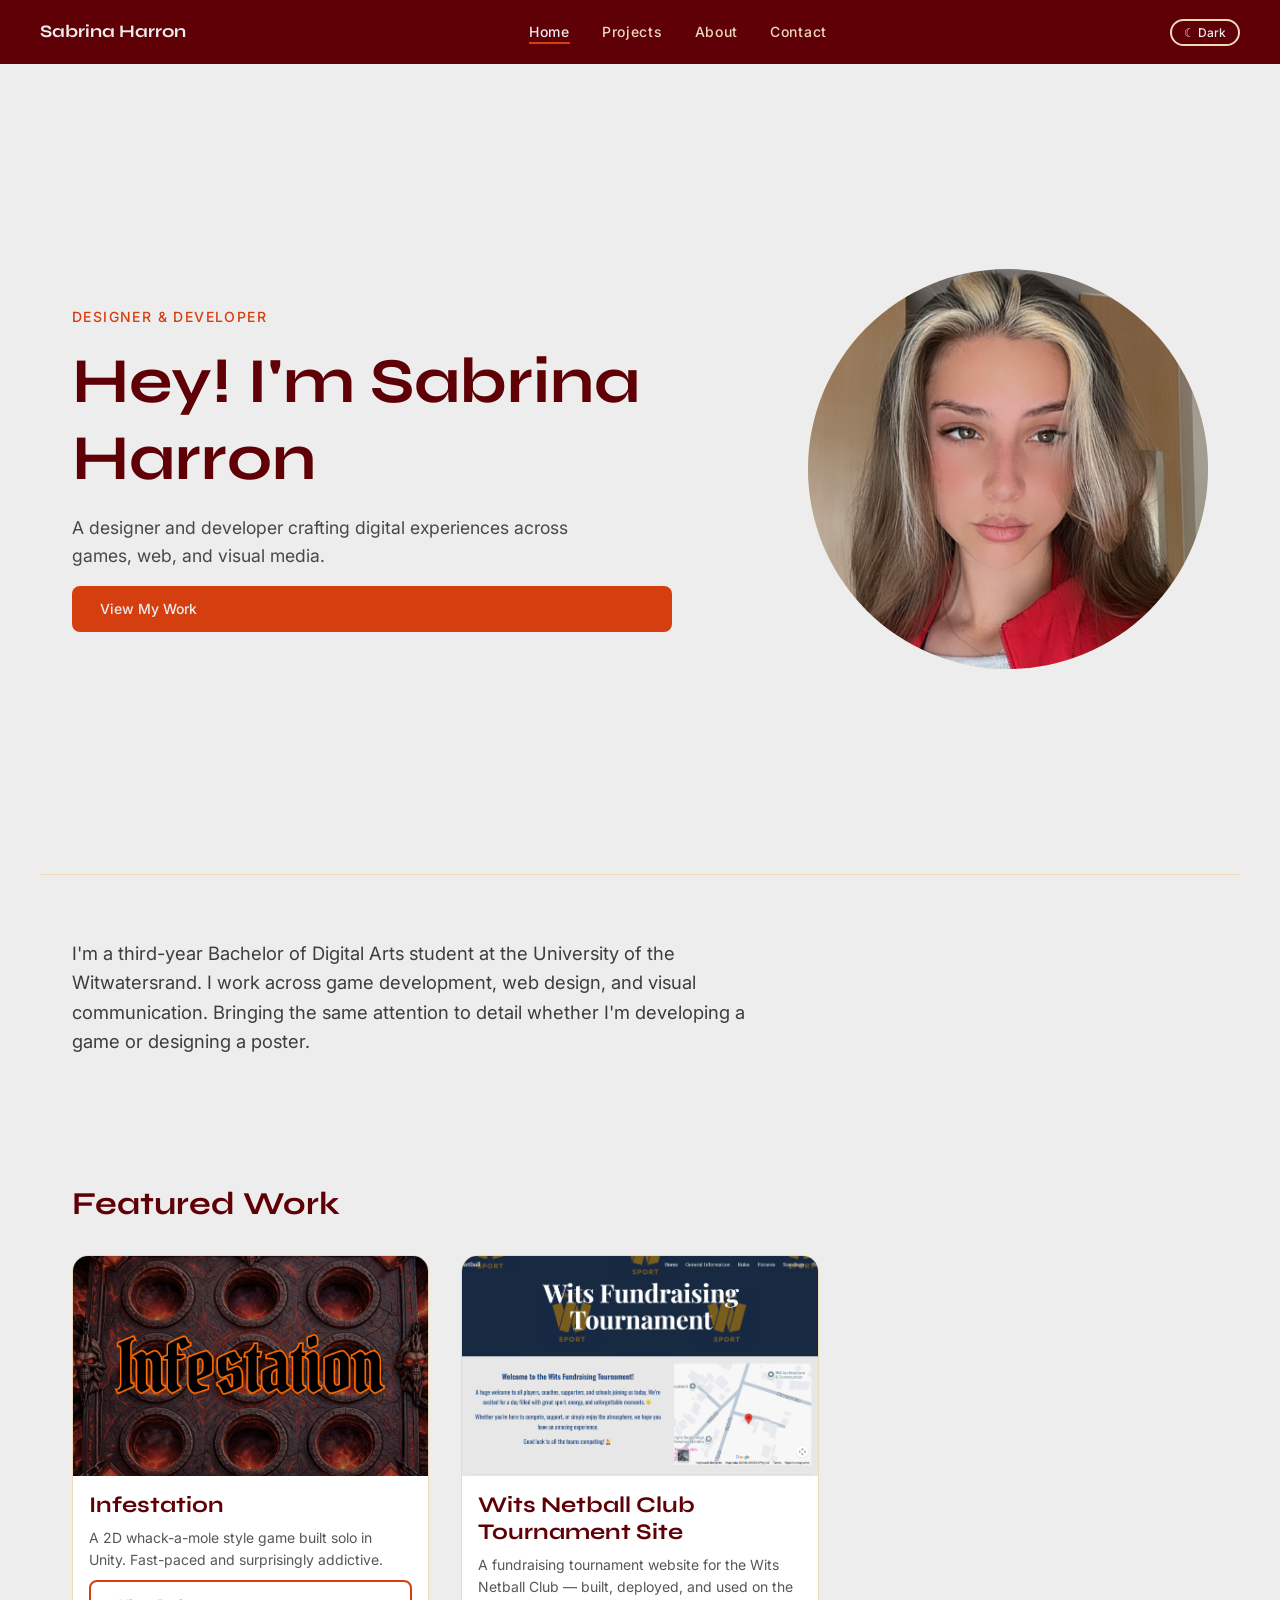
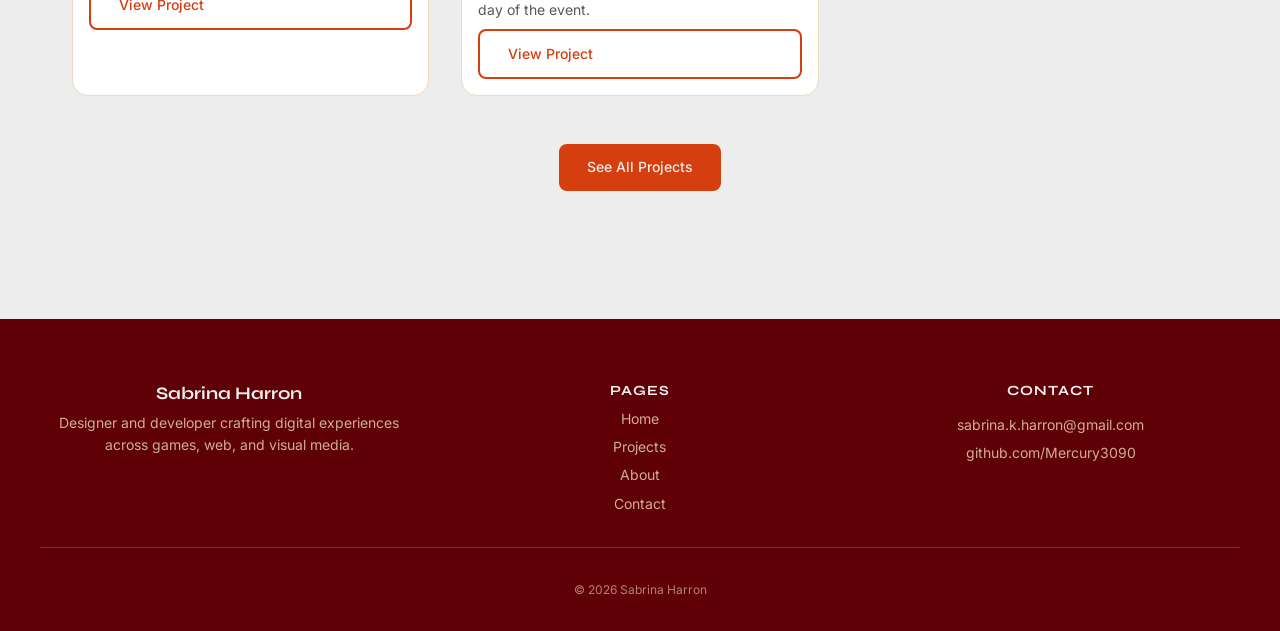
==== index.html @ 1bc6827d "Initial commit" ====
<!DOCTYPE html>
<html lang="en">
<head>
  <meta charset="UTF-8">
  <meta name="viewport" content="width=device-width, initial-scale=1.0">
  <title>Sabrina Harron — Designer & Developer</title>
  <link rel="stylesheet" href="css/styles.css">
  <script src="js/navigation.js" defer></script>
  <script src="js/theme.js" defer></script>

</head>
<body>

  <main>

    <section class="hero">
      <div class="hero-content">
        <p class="hero-tag">Designer & Developer</p>
        <h1>Hey! I'm Sabrina Harron</h1>
        <p class="hero-tagline">A designer and developer crafting digital experiences across games, web, and visual media.</p>
        <a href="projects.html" class="btn btn-primary">View My Work</a>
      </div>
      <div class="hero-visual">
        <img src="images/profile/profile2.jpg" alt="Portrait photo of Sabrina Harron">
      </div>
    </section>

    <section class="intro container">
      <p class="intro-text">I'm a third-year Bachelor of Digital Arts student at the University of the Witwatersrand. I work across game development, web design, and visual communication. Bringing the same attention to detail whether I'm developing a game or designing a poster.</p>
    </section>

    <section class="featured container">
      <h2>Featured Work</h2>
      <div class="featured-grid">

        <article class="project-card">
          <div class="card-image">
            <img src="images/projects/infestation.png" alt="Screenshot of Infestation, a 2D whack-a-mole game built in Unity">
          </div>
          <div class="card-body">
            <h3>Infestation</h3>
            <p>A 2D whack-a-mole style game built solo in Unity. Fast-paced and surprisingly addictive.</p>
            <a href="project-detail.html?project=1" class="btn btn-secondary">View Project</a>
          </div>
        </article>

        <article class="project-card">
          <div class="card-image">
            <img src="images/projects/wits-netball.png" alt="Screenshot of the Wits Netball Club fundraising tournament website">
          </div>
          <div class="card-body">
            <h3>Wits Netball Club Tournament Site</h3>
            <p>A fundraising tournament website for the Wits Netball Club — built, deployed, and used on the day of the event.</p>
            <a href="project-detail.html?project=1" class="btn btn-secondary">View Project</a>
          </div>
        </article>

      </div>
      <div class="featured-cta">
        <a href="projects.html" class="btn btn-primary">See All Projects</a>
      </div>
    </section>

  </main>

  <footer class="site-footer">
  <div class="footer-grid">
    <div class="footer-brand">
      <h3>Sabrina Harron</h3>
      <p>Designer and developer crafting digital experiences across games, web, and visual media.</p>
    </div>
    <div class="footer-links">
      <h4>Pages</h4>
      <ul>
        <li><a href="index.html">Home</a></li>
        <li><a href="projects.html">Projects</a></li>
        <li><a href="about.html">About</a></li>
        <li><a href="contact.html">Contact</a></li>
      </ul>
    </div>
    <div class="footer-contact">
      <h4>Contact</h4>
      <a href="mailto:sabrina.k.harron@gmail.com">sabrina.k.harron@gmail.com</a>
      <a href="https://github.com/Mercury3090" target="_blank" rel="noopener">github.com/Mercury3090</a>
    </div>
  </div>
  <div class="footer-bottom">
    <p>&copy; 2026 Sabrina Harron</p>
  </div>
</footer>

</body>
</html>
---- css/styles.css ----
/* ── Fonts ── */
@import url('https://fonts.googleapis.com/css2?family=Syne:wght@400;500;700&family=Inter:wght@400;500&display=swap');

/* ── Variables ── */
:root {
  /* Colours */
  --color-deep-red: #5E0006; /*deep red*/
  --color-dark-red: #9B0F06; /*dark red*/
  --color-accent: #D53E0F;/*orange*/
  --color-beige: #EED9B9;/*beige*/
  --color-black: #1F1F1F;/*off-black*/
  --color-off-white: #EDEDED; /*off white*/

  /*TypographY*/
  --font-heading: 'Syne', sans-serif;
  --font-body: 'Inter', sans-serif;

  /*Type scale*/
  --text-h1: 3rem;
  --text-h2: 2rem;
  --text-h3: 1.4rem;
  --text-body: 1rem;
  --text-small: 0.875rem;

  /*Spacing*/
  --space-xs: 0.5rem;
  --space-sm: 1rem;
  --space-md: 2rem;
  --space-lg: 4rem;

  /*Border radius*/
  --radius-sm: 4px;
  --radius-md: 8px;
  --radius-lg: 16px;
}

/*BASE STYLE*/
* {
  margin: 0;
  padding: 0;
  box-sizing: border-box;
}

body {
  font-family: var(--font-body);
  font-size: var(--text-body);
  line-height: 1.6;
  color: var(--color-black);
  background-color: var(--color-off-white);
}

h1, h2, h3, h4 {
  font-family: var(--font-heading);
  font-weight: 700;
  line-height: 1.2;
}

h1 { font-size: var(--text-h1); }
h2 { font-size: var(--text-h2); }
h3 { font-size: var(--text-h3); }

/*NAVIGATION*/
.site-header {
  position: sticky;
  top: 0;
  z-index: 100;
  background-color: var(--color-deep-red);
  padding: 0 var(--space-md);
}

.nav {
  max-width: 1200px;
  margin: 0 auto;
  display: flex;
  align-items: center;
  justify-content: space-between;
  height: 64px;
}

.nav-logo {
  font-family: var(--font-heading);
  font-weight: 700;
  font-size: 1.1rem;
  color: var(--color-off-white);
  text-decoration: none;
}

.nav-links {
  list-style: none;
  display: flex;
  gap: var(--space-md);
}

.nav-links a {
  color: var(--color-beige);
  text-decoration: none;
  font-size: var(--text-small);
  font-weight: 500;
  letter-spacing: 0.05em;
  transition: color 0.2s ease;
}

.nav-links a:hover,
.nav-links a.active {
  color: var(--color-off-white);
}

.nav-links a.active {
  border-bottom: 2px solid var(--color-accent);
  padding-bottom: 2px;
}

/*HAMBURGER BUTTON*/
.nav-toggle {
  display: none;
  flex-direction: column;
  gap: 5px;
  background: none;
  border: none;
  cursor: pointer;
  padding: 4px;
}

.nav-toggle span {
  display: block;
  width: 24px;
  height: 2px;
  background-color: var(--color-off-white);
  transition: all 0.3s ease;
}

/*MOBILE STYLES*/
@media (max-width: 768px) {
  .nav-toggle {
    display: flex;
  }

  .nav-links {
    display: none;
    position: absolute;
    top: 64px;
    left: 0;
    right: 0;
    flex-direction: column;
    background-color: var(--color-deep-red);
    padding: var(--space-sm) var(--space-md);
    gap: var(--space-sm);
  }

  .nav-links.open {
    display: flex;
  }
}
/*UTILITIES */
.container {
  max-width: 1200px;
  margin: 0 auto;
  padding: 0 var(--space-md);
}

/*BUTTONS*/
.btn {
  display: inline-block;
  padding: 0.75rem 1.75rem;
  border-radius: var(--radius-md);
  font-family: var(--font-body);
  font-weight: 500;
  font-size: var(--text-small);
  text-decoration: none;
  cursor: pointer;
  border: none;
  transition: background-color 0.2s ease, transform 0.2s ease;
}

.btn:hover {
  transform: translateY(-2px);
}

.btn-primary {
  background-color: var(--color-accent);
  color: var(--color-off-white);
}

.btn-primary:hover {
  background-color: var(--color-dark-red);
}

.btn-secondary {
  background-color: transparent;
  color: var(--color-accent);
  border: 2px solid var(--color-accent);
}

.btn-secondary:hover {
  background-color: var(--color-accent);
  color: var(--color-off-white);
}

/*HERO INFO*/
.hero {
  min-height: 90vh;
  display: flex;
  align-items: center;
  justify-content: space-between;
  padding: var(--space-lg) var(--space-md);
  max-width: 1200px;
  margin: 0 auto;
  gap: var(--space-md);
}

.hero-content {
  max-width: 600px;
  display: flex;
  flex-direction: column;
  gap: var(--space-sm);
}

.hero-tag {
  font-size: var(--text-small);
  font-weight: 500;
  color: var(--color-accent);
  letter-spacing: 0.1em;
  text-transform: uppercase;
}

.hero h1 {
  font-size: clamp(2.5rem, 5vw, 4rem);
  color: var(--color-deep-red);
}

.hero-tagline {
  font-size: 1.1rem;
  color: var(--color-black);
  opacity: 0.8;
  max-width: 500px;
}

.hero-visual {
  width: 400px;
  height: 400px;
  border-radius: 50%;
  background-color: var(--color-beige);
  flex-shrink: 0;
}

.hero-visual img {
  width: 100%;
  height: 100%;
  object-fit: cover;
  border-radius: 50%;
}

/*INTRO*/
.intro {
  padding: var(--space-lg) var(--space-md);
  border-top: 1px solid var(--color-beige);
}

.intro-text {
  font-size: 1.15rem;
  max-width: 700px;
  color: var(--color-black);
  opacity: 0.85;
}

/*FEATURED PROJECTS*/
.featured {
  padding: var(--space-lg) var(--space-md);
  display: flex;
  flex-direction: column;
  gap: var(--space-md);
}

.featured h2 {
  color: var(--color-deep-red);
}

.featured-grid {
  display: grid;
  grid-template-columns: repeat(auto-fill, minmax(300px, 1fr));
  gap: var(--space-md);
}

.project-card {
  background-color: white;
  border-radius: var(--radius-lg);
  overflow: hidden;
  border: 1px solid var(--color-beige);
  transition: transform 0.3s ease, box-shadow 0.3s ease;
}

.project-card:hover {
  transform: translateY(-6px);
  box-shadow: 0 12px 32px rgba(94, 0, 6, 0.12);
}

.card-image {
  width: 100%;
  height: 220px;
  overflow: hidden;
  background-color: var(--color-beige);
}

.card-image img {
  width: 100%;
  height: 100%;
  object-fit: cover;
  transition: transform 0.3s ease;
}

.project-card:hover .card-image img {
  transform: scale(1.05);
}

.card-body {
  padding: var(--space-sm);
  display: flex;
  flex-direction: column;
  gap: var(--space-xs);
}

.card-body h3 {
  color: var(--color-deep-red);
}

.card-body p {
  color: var(--color-black);
  opacity: 0.75;
  font-size: var(--text-small);
}

.featured-cta {
  text-align: center;
  margin-top: var(--space-sm);
}

/*FOOTER*/
.site-footer {
  background-color: var(--color-deep-red);
  color: var(--color-beige);
  padding: var(--space-md);
  text-align: center;
  font-size: var(--text-small);
  margin-top: var(--space-lg);
}

@media (max-width: 768px) {
  .hero {
    flex-direction: column;
    min-height: auto;
    padding: var(--space-md);
    text-align: center;
    align-items: center;
  }

  .hero-visual {
    width: 250px;
    height: 250px;
  }

  .hero-tagline {
    margin: 0 auto;
  }
}
/*PAGE HEADER*/
.page-header {
  background-color: var(--color-deep-red);
  color: var(--color-off-white);
  padding: var(--space-lg) var(--space-md);
}

.page-header h1 {
  color: var(--color-off-white);
  margin-bottom: var(--space-xs);
}

.page-header p {
  color: var(--color-beige);
  font-size: 1.1rem;
}

/*PROJECTS SECTION*/
.projects-section {
  padding: var(--space-lg) var(--space-md);
  display: flex;
  flex-direction: column;
  gap: var(--space-lg);
}

.projects-category {
  display: flex;
  flex-direction: column;
  gap: var(--space-md);
}

.category-title {
  font-size: 1.2rem;
  color: var(--color-dark-red);
  padding-bottom: var(--space-xs);
  border-bottom: 2px solid var(--color-beige);
}

.projects-grid {
  display: grid;
  grid-template-columns: repeat(auto-fill, minmax(300px, 1fr));
  gap: var(--space-md);
}

/*CARD OVERLAY*/
.card-image {
  position: relative;
  cursor: pointer;
}

.card-overlay {
  position: absolute;
  inset: 0;
  background-color: rgba(94, 0, 6, 0.7);
  display: flex;
  align-items: center;
  justify-content: center;
  opacity: 0;
  transition: opacity 0.3s ease;
}

.card-overlay span {
  color: white;
  font-weight: 500;
  font-size: var(--text-small);
  letter-spacing: 0.05em;
}

.card-image:hover .card-overlay {
  opacity: 1;
}

/*TAGS*/
.card-tags {
  display: flex;
  flex-wrap: wrap;
  gap: var(--space-xs);
  margin: var(--space-xs) 0;
}

.tag {
  background-color: var(--color-beige);
  color: var(--color-deep-red);
  padding: 2px 10px;
  border-radius: 99px;
  font-size: 0.75rem;
  font-weight: 500;
}

/*MODAL*/
.modal {
  display: none;
  position: fixed;
  top: 50%;
  left: 50%;
  transform: translate(-50%, -50%);
  z-index: 300;
  background: white;
  border-radius: var(--radius-lg);
  padding: var(--space-md);
  max-width: 600px;
  width: 90%;
  max-height: 90vh;
  overflow-y: auto;
}

.modal.open {
  display: block;
}

.modal img {
  width: 100%;
  border-radius: var(--radius-md);
  margin-bottom: var(--space-sm);
}

.modal h3 {
  color: var(--color-deep-red);
  margin-bottom: var(--space-xs);
}

.modal-close {
  float: right;
  background: none;
  border: none;
  font-size: 1.5rem;
  cursor: pointer;
  color: var(--color-black);
  line-height: 1;
}

.modal-backdrop {
  display: none;
  position: fixed;
  inset: 0;
  background: rgba(0, 0, 0, 0.5);
  z-index: 200;
}

.modal-backdrop.open {
  display: block;
}

/*BACK LINK*/
.back-link {
  display: inline-block;
  color: var(--color-accent);
  text-decoration: none;
  font-size: 1.3rem;
  margin-bottom: var(--space-sm);
  transition: color 0.2s ease;
}

.back-link:hover {
  color: var(--color-off-white);
}

/*PROJECT DETAIL LAYOUT*/
.project-detail {
  padding: var(--space-lg) var(--space-md);
  display: flex;
  flex-direction: column;
  gap: var(--space-lg);
}

.detail-grid {
  display: grid;
  grid-template-columns: 1fr 1fr;
  gap: var(--space-md);
}

.detail-block {
  display: flex;
  flex-direction: column;
  gap: var(--space-xs);
}

.detail-block h2 {
  font-size: 1.2rem;
  color: var(--color-deep-red);
  padding-bottom: var(--space-xs);
  border-bottom: 2px solid var(--color-beige);
}

.detail-block p {
  color: var(--color-black);
  opacity: 0.85;
  line-height: 1.8;
}

/*GALLERY*/
.gallery {
  position: relative;
  width: 100%;
  border-radius: var(--radius-lg);
  overflow: hidden;
  background-color: var(--color-beige);
}

.gallery-track {
  display: flex;
  transition: transform 0.4s ease;
}

/*PORTRAIT GALLERY*/
.gallery-portrait .gallery-slide {
  height: 500px;
  object-fit: contain;
  background-color: var(--color-off-white);
}

.gallery-slide {
  min-width: 100%;
  height: 480px;
  object-fit: cover;
}

.gallery-btn {
  position: absolute;
  top: 50%;
  transform: translateY(-50%);
  background: rgba(94, 0, 6, 0.7);
  color: white;
  border: none;
  width: 44px;
  height: 44px;
  border-radius: 50%;
  font-size: 1.5rem;
  cursor: pointer;
  display: flex;
  align-items: center;
  justify-content: center;
  transition: background 0.2s ease;
  z-index: 10;
}

.gallery-btn:hover {
  background: var(--color-deep-red);
}

.gallery-prev { left: 1rem; }
.gallery-next { right: 1rem; }

.gallery-dots {
  position: absolute;
  bottom: 1rem;
  left: 50%;
  transform: translateX(-50%);
  display: flex;
  gap: 8px;
}

.gallery-dot {
  width: 10px;
  height: 10px;
  border-radius: 50%;
  border: none;
  background: rgba(255, 255, 255, 0.5);
  cursor: pointer;
  transition: background 0.2s ease;
}

.gallery-dot.active {
  background: white;
}

@media (max-width: 768px) {
  .detail-grid {
    grid-template-columns: 1fr;
  }

  .gallery-slide {
    height: 260px;
  }
}
/*ABOUT SECTION*/
.about-section {
  padding: var(--space-lg) var(--space-md);
  display: flex;
  flex-direction: column;
  gap: var(--space-lg);
}

/*ZLAYOUT ROWS*/
.about-row {
  display: grid;
  grid-template-columns: 0.6fr 1fr;
  gap: var(--space-lg);
  align-items: center;
}

.about-row-reverse {
  direction: rtl;
}

.about-row-reverse > * {
  direction: ltr;
}

.about-image {
  .about-image {
  border-radius: var(--radius-lg);
  overflow: hidden;
  aspect-ratio: 4/5;
  background-color: var(--color-beige);
}
}

.about-image img {
  width: 100%;
  height: 100%;
  object-fit: cover;
}

.about-image-secondary {
  display: flex;
  align-items: center;
  justify-content: center;
}

.about-decoration {
  width: 80%;
  aspect-ratio: 1;
  border-radius: 50%;
  background-color: var(--color-beige);
  border: 4px solid var(--color-accent);
}

.about-text {
  display: flex;
  flex-direction: column;
  gap: var(--space-sm);
}

.about-text h2 {
  color: var(--color-deep-red);
}

.about-text p {
  color: var(--color-black);
  opacity: 0.85;
  line-height: 1.8;
  font-size: 1.1rem;
}

/*TIMELINE*/
.timeline {
  display: flex;
  flex-direction: column;
  gap: var(--space-md);
  border-left: 2px solid var(--color-beige);
  padding-left: var(--space-md);
}

.timeline-item {
  display: flex;
  flex-direction: column;
  gap: 4px;
  position: relative;
}

.timeline-item::before {
  content: '';
  position: absolute;
  left: calc(-1 * var(--space-md) - 5px);
  top: 6px;
  width: 10px;
  height: 10px;
  border-radius: 50%;
  background-color: var(--color-accent);
}

.timeline-year {
  font-size: var(--text-small);
  font-weight: 500;
  color: var(--color-accent);
}

.timeline-item h3 {
  font-size: 1rem;
  color: var(--color-deep-red);
}

.timeline-item p {
  font-size: var(--text-small);
  color: var(--color-black);
  opacity: 0.75;
  line-height: 1.7;
}

/*SKILLS GRID*/
.about-skills {
  display: flex;
  flex-direction: column;
  gap: var(--space-md);
}

.about-skills h2 {
  color: var(--color-deep-red);
}

.skills-grid {
  display: grid;
  grid-template-columns: repeat(auto-fill, minmax(220px, 1fr));
  gap: var(--space-md);
}

.skill-group {
  display: flex;
  flex-direction: column;
  gap: var(--space-xs);
}

.skill-group h3 {
  font-size: 1rem;
  color: var(--color-dark-red);
  margin-bottom: 4px;
}

/*EXPERIENCE*/
.about-experience {
  display: flex;
  flex-direction: column;
  gap: var(--space-md);
}

.about-experience h2 {
  color: var(--color-deep-red);
}

@media (max-width: 768px) {
  .about-row {
    grid-template-columns: 1fr;
    direction: ltr;
  }

  .about-row-reverse {
    direction: ltr;
  }

  .about-image {
    aspect-ratio: 16/9;
  }
}
/*CONTACT SECTION*/
.contact-section {
  padding: var(--space-lg) var(--space-md);
}

.contact-grid {
  display: grid;
  grid-template-columns: 1fr 1fr;
  gap: var(--space-lg);
  align-items: start;
}

/*CONTACT FORM*/
.contact-form-wrapper {
  display: flex;
  flex-direction: column;
  gap: var(--space-md);
}

.contact-form-wrapper h2 {
  color: var(--color-deep-red);
}

.contact-form {
  display: flex;
  flex-direction: column;
  gap: var(--space-sm);
}

.form-group {
  display: flex;
  flex-direction: column;
  gap: 6px;
}

.form-group label {
  font-size: var(--text-small);
  font-weight: 500;
  color: var(--color-black);
}

.form-group input,
.form-group textarea {
  padding: 0.75rem 1rem;
  border: 2px solid var(--color-beige);
  border-radius: var(--radius-md);
  font-family: var(--font-body);
  font-size: var(--text-body);
  color: var(--color-black);
  background-color: white;
  transition: border-color 0.2s ease;
  resize: vertical;
}

.form-group input:focus,
.form-group textarea:focus {
  outline: none;
  border-color: var(--color-accent);
}

.form-group input.input-error,
.form-group textarea.input-error {
  border-color: #c0392b;
}

.form-error {
  font-size: 0.8rem;
  color: #c0392b;
  display: none;
}

.form-error.visible {
  display: block;
}

.form-success {
  display: none;
  padding: var(--space-sm);
  background-color: #e8f5e9;
  border-radius: var(--radius-md);
  color: #2e7d32;
  font-size: var(--text-small);
  font-weight: 500;
}

.form-success.visible {
  display: block;
}

/*CONTACT INFO*/
.contact-info {
  display: flex;
  flex-direction: column;
  gap: var(--space-md);
}

.contact-info h2 {
  color: var(--color-deep-red);
}

.contact-methods {
  display: flex;
  flex-direction: column;
  gap: var(--space-xs);
}

.contact-method {
  display: flex;
  align-items: center;
  gap: var(--space-sm);
  padding: var(--space-sm);
  border-radius: var(--radius-md);
  border: 1px solid var(--color-beige);
  text-decoration: none;
  color: var(--color-black);
  transition: border-color 0.2s ease, background 0.2s ease;
}

.contact-method:hover {
  border-color: var(--color-accent);
  background-color: white;
}

.contact-icon {
  width: 40px;
  height: 40px;
  border-radius: 50%;
  background-color: var(--color-deep-red);
  color: var(--color-off-white);
  display: flex;
  align-items: center;
  justify-content: center;
  font-size: 0.9rem;
  font-weight: 700;
  flex-shrink: 0;
}

.contact-method strong {
  display: block;
  font-size: var(--text-small);
  color: var(--color-deep-red);
}

.contact-method span {
  font-size: 0.8rem;
  color: var(--color-black);
  opacity: 0.7;
}

/*CONTACT GALLERY*/
.contact-gallery {
  border-radius: var(--radius-lg);
  overflow: hidden;
}

.contact-gallery .gallery-slide {
  height: 180px;
  width: 100%;
}

/*RESPONSIVE*/
@media (max-width: 768px) {
  .contact-grid {
    grid-template-columns: 1fr;
  }
}

/*DARK MODE*/
body.dark-mode {
  --color-black: #EDEDED;
  --color-off-white: #1a1a1a;
  --color-beige: #2a2a2a;
}

body.dark-mode .project-card {
  background-color: #2a2a2a;
  border-color: #3a3a3a;
}

body.dark-mode .form-group input,
body.dark-mode .form-group textarea {
  background-color: #2a2a2a;
  color: #EDEDED;
  border-color: #3a3a3a;
}

body.dark-mode .contact-method {
  background-color: #2a2a2a;
  border-color: #3a3a3a;
}

body.dark-mode .tag {
  background-color: #3a3a3a;
}

/*THEME TOGGLE INFO*/
.theme-toggle {
  background: none;
  border: 2px solid var(--color-beige);
  border-radius: 99px;
  color: var(--color-off-white);
  padding: 4px 12px;
  font-size: 0.75rem;
  font-weight: 500;
  cursor: pointer;
  transition: all 0.2s ease;
  font-family: var(--font-body);
}

.theme-toggle:hover {
  background-color: var(--color-beige);
  color: var(--color-deep-red);
}

/*FOOTER INFO*/
.site-footer {
  background-color: var(--color-deep-red);
  color: var(--color-beige);
  padding: var(--space-lg) var(--space-md) var(--space-md);
  margin-top: var(--space-lg);
}

.footer-grid {
  max-width: 1200px;
  margin: 0 auto;
  display: grid;
  grid-template-columns: 1fr 1fr 1fr;
  gap: var(--space-md);
  padding-bottom: var(--space-md);
  border-bottom: 1px solid rgba(238, 217, 185, 0.2);
  margin-bottom: var(--space-md);
}

.footer-brand h3 {
  color: var(--color-off-white);
  font-size: 1.1rem;
  margin-bottom: var(--space-xs);
}

.footer-brand p {
  font-size: var(--text-small);
  color: var(--color-beige);
  opacity: 0.8;
  line-height: 1.6;
}

.footer-links h4,
.footer-contact h4 {
  color: var(--color-off-white);
  font-size: var(--text-small);
  margin-bottom: var(--space-xs);
  text-transform: uppercase;
  letter-spacing: 0.08em;
}

.footer-links ul {
  list-style: none;
  display: flex;
  flex-direction: column;
  gap: 6px;
}

.footer-links a,
.footer-contact a {
  color: var(--color-beige);
  text-decoration: none;
  font-size: var(--text-small);
  opacity: 0.8;
  transition: opacity 0.2s ease;
}

.footer-links a:hover,
.footer-contact a:hover {
  opacity: 1;
}

.footer-contact {
  display: flex;
  flex-direction: column;
  gap: 6px;
}

.footer-contact a {
  display: block;
}

.footer-bottom {
  max-width: 1200px;
  margin: 0 auto;
  text-align: center;
  font-size: 0.75rem;
  opacity: 0.6;
}

@media (max-width: 768px) {
  .footer-grid {
    grid-template-columns: 1fr;
    gap: var(--space-sm);
  }
}
/*DARK MODE FIXES*/

body.dark-mode .page-header p {
  color: #b0b0b0;
}

body.dark-mode .nav-links a {
  color: #b0b0b0;
}

body.dark-mode .nav-logo {
  color: #b0b0b0;
}

body.dark-mode .theme-toggle {
  color: #b0b0b0;
  border-color: #b0b0b0;
}

body.dark-mode h1,
body.dark-mode h2,
body.dark-mode h3,
body.dark-mode h4 {
  color: #b0b0b0;
}

body.dark-mode .footer-brand h3,
body.dark-mode .footer-links h4,
body.dark-mode .footer-contact h4 {
  color: #b0b0b0;
}

body.dark-mode .footer-links a,
body.dark-mode .footer-contact a,
body.dark-mode .footer-brand p,
body.dark-mode .footer-bottom p {
  color: #b0b0b0;
}
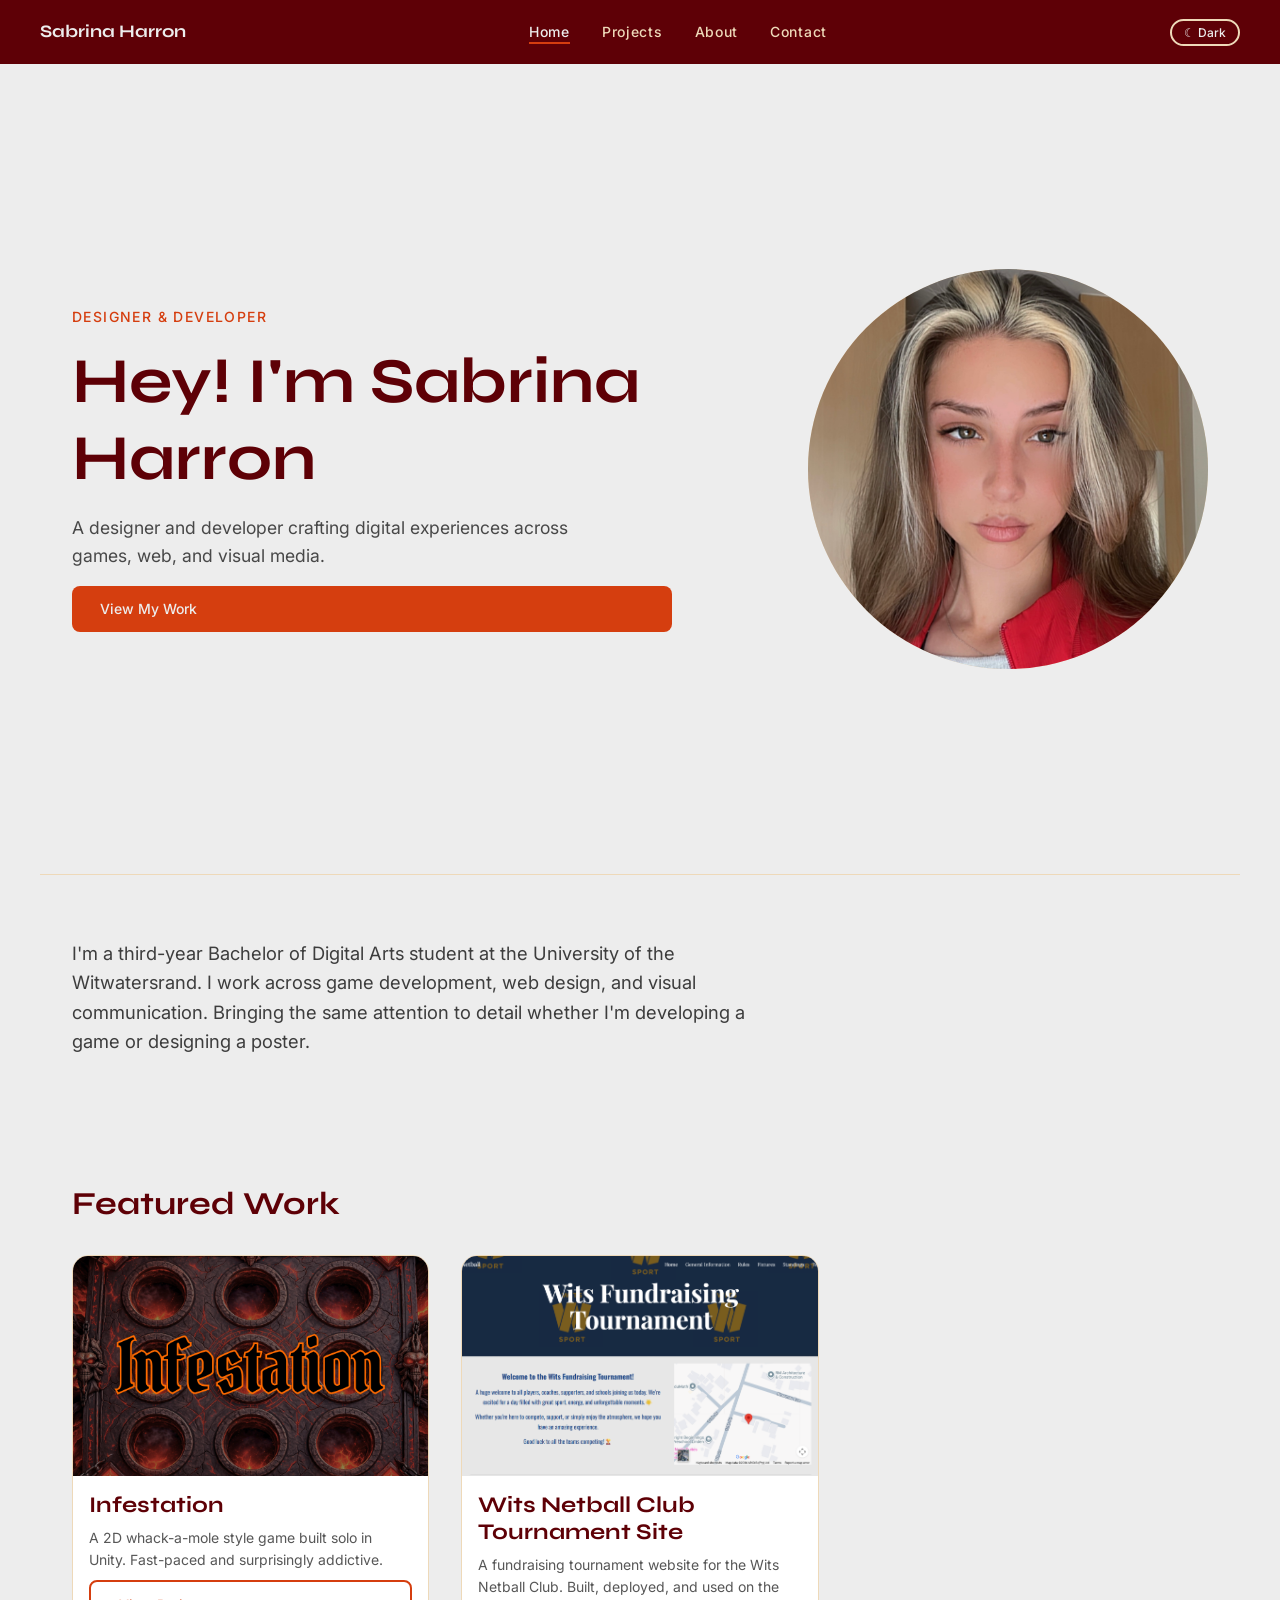
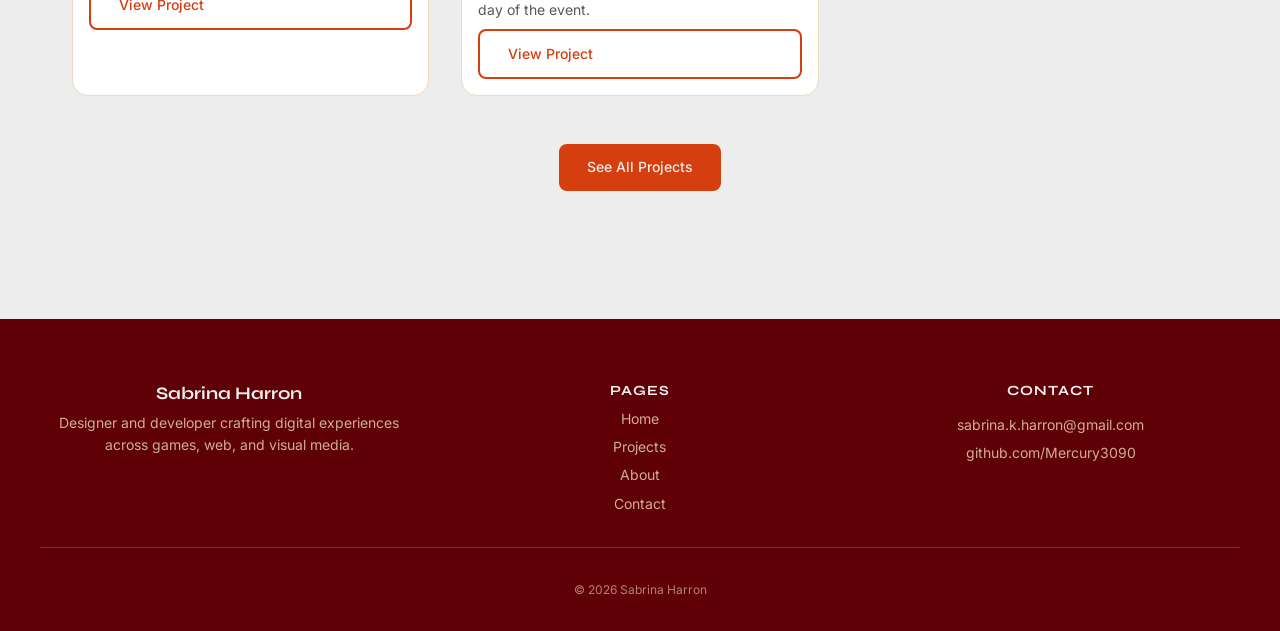
==== commit 34169b16: "Small fixes" ====
--- a/index.html
+++ b/index.html
@@ -50,8 +50,8 @@
           </div>
           <div class="card-body">
             <h3>Wits Netball Club Tournament Site</h3>
-            <p>A fundraising tournament website for the Wits Netball Club — built, deployed, and used on the day of the event.</p>
-            <a href="project-detail.html?project=1" class="btn btn-secondary">View Project</a>
+            <p>A fundraising tournament website for the Wits Netball Club. Built, deployed, and used on the day of the event.</p>
+            <a href="project-detail.html?project=3" class="btn btn-secondary">View Project</a>
           </div>
         </article>
 
